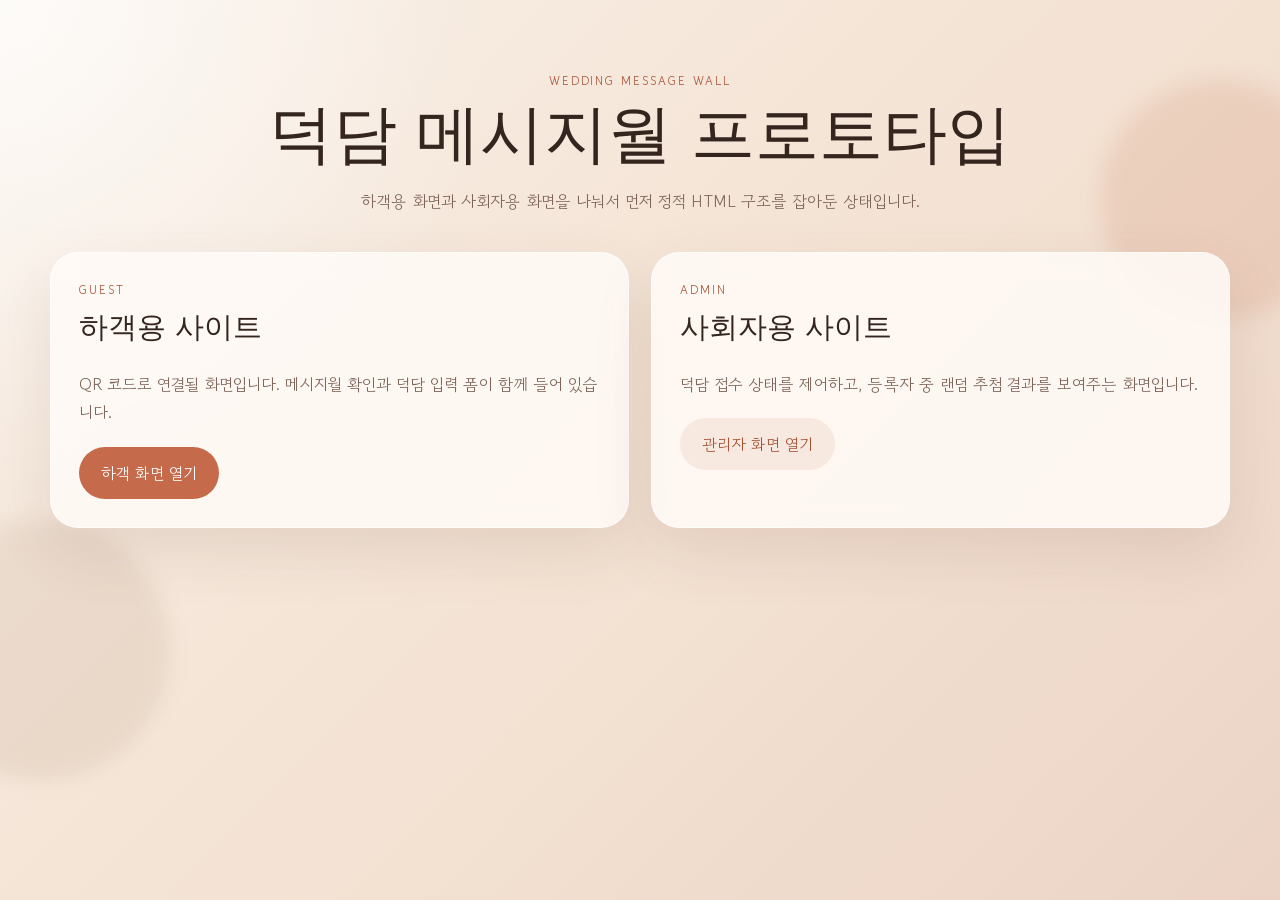
==== index.html @ a4fc7b16 "프로토타입 디자인 제외한 기능 1차 업로드" ====
<!doctype html>
<html lang="ko">
  <head>
    <meta charset="UTF-8" />
    <meta name="viewport" content="width=device-width, initial-scale=1.0" />
    <title>Wedding Message Wall</title>
    <link rel="preconnect" href="https://fonts.googleapis.com" />
    <link rel="preconnect" href="https://fonts.gstatic.com" crossorigin />
    <link
      href="https://fonts.googleapis.com/css2?family=Gowun+Dodum&family=Marcellus&display=swap"
      rel="stylesheet"
    />
    <link rel="stylesheet" href="./styles.css" />
  </head>
  <body>
    <div class="page-shell">
      <header class="hero">
        <p class="hero-eyebrow">Wedding Message Wall</p>
        <h1>덕담 메시지월 프로토타입</h1>
        <p class="hero-copy">
          하객용 화면과 사회자용 화면을 나눠서 먼저 정적 HTML 구조를 잡아둔 상태입니다.
        </p>
      </header>

      <main class="admin-layout">
        <section class="card-panel">
          <div class="section-head">
            <div>
              <p class="section-kicker">Guest</p>
              <h2>하객용 사이트</h2>
            </div>
          </div>
          <p class="hero-copy" style="margin: 0; width: 100%;">
            QR 코드로 연결될 화면입니다. 메시지월 확인과 덕담 입력 폼이 함께 들어 있습니다.
          </p>
          <p style="margin: 20px 0 0;">
            <a class="primary-button" href="./guest.html" style="display: inline-block; text-decoration: none;">
              하객 화면 열기
            </a>
          </p>
        </section>

        <section class="card-panel">
          <div class="section-head">
            <div>
              <p class="section-kicker">Admin</p>
              <h2>사회자용 사이트</h2>
            </div>
          </div>
          <p class="hero-copy" style="margin: 0; width: 100%;">
            덕담 접수 상태를 제어하고, 등록자 중 랜덤 추첨 결과를 보여주는 화면입니다.
          </p>
          <p style="margin: 20px 0 0;">
            <a class="secondary-button" href="./admin.html" style="display: inline-block; text-decoration: none;">
              관리자 화면 열기
            </a>
          </p>
        </section>
      </main>
    </div>
  </body>
</html>
---- styles.css ----
:root {
  --bg: #f8f0e7;
  --bg-accent: #f1dfcf;
  --surface: rgba(255, 251, 247, 0.86);
  --surface-strong: #fffaf4;
  --text: #35251f;
  --muted: #7f655a;
  --line: rgba(90, 61, 47, 0.12);
  --primary: #c56a4a;
  --primary-strong: #a85235;
  --green: #2f7d55;
  --red: #b14d4d;
  --shadow: 0 24px 60px rgba(103, 67, 52, 0.12);
  --radius-lg: 28px;
  --radius-md: 20px;
  --radius-sm: 14px;
}

* {
  box-sizing: border-box;
}

body {
  margin: 0;
  min-height: 100vh;
  color: var(--text);
  font-family: "Gowun Dodum", sans-serif;
  background:
    radial-gradient(circle at top left, rgba(255, 255, 255, 0.75), transparent 32%),
    linear-gradient(135deg, #f8efe6 0%, #f4e3d4 52%, #ebd4c6 100%);
}

body::before,
body::after {
  content: "";
  position: fixed;
  inset: auto;
  z-index: -1;
  border-radius: 999px;
  filter: blur(10px);
}

body::before {
  width: 240px;
  height: 240px;
  top: 80px;
  right: -60px;
  background: rgba(197, 106, 74, 0.14);
}

body::after {
  width: 260px;
  height: 260px;
  left: -90px;
  bottom: 120px;
  background: rgba(142, 104, 72, 0.1);
}

.page-shell {
  width: min(1180px, calc(100% - 32px));
  margin: 0 auto;
  padding: 36px 0 56px;
}

.hero {
  padding: 36px 32px;
  text-align: center;
}

.hero.compact {
  padding-bottom: 24px;
}

.hero-eyebrow,
.section-kicker,
.winner-badge {
  margin: 0 0 10px;
  color: var(--primary-strong);
  letter-spacing: 0.16em;
  text-transform: uppercase;
  font-size: 0.75rem;
}

.hero h1,
.section-head h2,
.winner-card h3 {
  margin: 0;
  font-family: "Marcellus", serif;
  font-weight: 400;
}

.hero h1 {
  font-size: clamp(2.1rem, 5vw, 4.2rem);
  line-height: 1.1;
}

.hero-copy {
  width: min(620px, 100%);
  margin: 18px auto 0;
  color: var(--muted);
  font-size: 1.02rem;
  line-height: 1.75;
}

.guest-layout,
.admin-layout {
  display: grid;
  gap: 22px;
}

.guest-layout {
  grid-template-columns: 1.55fr 1fr;
  align-items: start;
}

.admin-layout {
  grid-template-columns: repeat(2, minmax(0, 1fr));
}

.admin-list-panel {
  grid-column: 1 / -1;
}

.card-panel {
  border: 1px solid rgba(255, 255, 255, 0.62);
  border-radius: var(--radius-lg);
  padding: 28px;
  background: var(--surface);
  box-shadow: var(--shadow);
  backdrop-filter: blur(12px);
}

.winner-banner {
  margin-bottom: 22px;
  background:
    radial-gradient(circle at top right, rgba(255, 231, 191, 0.7), transparent 28%),
    linear-gradient(180deg, rgba(255, 255, 255, 0.94), rgba(253, 245, 232, 0.96));
}

.winner-banner h2 {
  margin: 0 0 10px;
  font-family: "Marcellus", serif;
  font-size: clamp(1.6rem, 4vw, 2.4rem);
}

.winner-banner p:last-child {
  margin: 0;
  line-height: 1.8;
}

.section-head {
  display: flex;
  align-items: start;
  justify-content: space-between;
  gap: 16px;
  margin-bottom: 22px;
}

.section-head h2 {
  font-size: 1.8rem;
}

.status-pill {
  display: inline-flex;
  align-items: center;
  justify-content: center;
  min-width: 84px;
  padding: 10px 16px;
  border-radius: 999px;
  font-size: 0.92rem;
  color: white;
}

.status-pill.is-open {
  background: var(--green);
}

.status-pill.is-closed {
  background: var(--red);
}

.message-wall {
  display: grid;
  grid-template-columns: repeat(2, minmax(0, 1fr));
  gap: 16px;
}

.message-card,
.admin-message-item,
.winner-card,
.stat-box {
  border: 1px solid var(--line);
  border-radius: var(--radius-md);
  background: var(--surface-strong);
}

.message-card {
  min-height: 168px;
  padding: 22px 20px;
  display: flex;
  flex-direction: column;
  justify-content: space-between;
  background:
    linear-gradient(180deg, rgba(255, 255, 255, 0.95), rgba(250, 239, 230, 0.95)),
    var(--surface-strong);
}

.message-card.featured {
  grid-column: span 2;
  min-height: 186px;
  background:
    linear-gradient(135deg, rgba(255, 248, 239, 0.98), rgba(244, 222, 205, 0.95)),
    var(--surface-strong);
}

.message-text {
  margin: 0;
  font-size: 1.06rem;
  line-height: 1.8;
}

.message-author {
  margin: 20px 0 0;
  color: var(--muted);
  text-align: right;
}

.message-form {
  display: grid;
  gap: 16px;
}

.field {
  display: grid;
  gap: 10px;
}

.field span,
.stat-label {
  color: var(--muted);
  font-size: 0.95rem;
}

input,
textarea,
button {
  font: inherit;
}

input,
textarea {
  width: 100%;
  border: 1px solid rgba(112, 77, 63, 0.18);
  border-radius: var(--radius-sm);
  padding: 14px 16px;
  background: rgba(255, 255, 255, 0.82);
  color: var(--text);
}

input:focus,
textarea:focus {
  outline: 2px solid rgba(197, 106, 74, 0.28);
  border-color: var(--primary);
}

textarea {
  resize: vertical;
  min-height: 140px;
}

.form-meta {
  display: flex;
  align-items: center;
  justify-content: space-between;
  gap: 16px;
}

.form-meta p {
  margin: 0;
  color: var(--muted);
  font-size: 0.92rem;
  line-height: 1.6;
}

.primary-button,
.secondary-button {
  border: 0;
  border-radius: 999px;
  padding: 14px 22px;
  cursor: pointer;
  transition:
    transform 160ms ease,
    background-color 160ms ease,
    opacity 160ms ease;
}

.primary-button {
  background: var(--primary);
  color: white;
}

.primary-button:hover,
.secondary-button:hover {
  transform: translateY(-1px);
}

.primary-button:hover {
  background: var(--primary-strong);
}

.secondary-button {
  background: rgba(197, 106, 74, 0.1);
  color: var(--primary-strong);
}

.secondary-button:hover {
  background: rgba(197, 106, 74, 0.16);
}

.admin-control-panel,
.admin-draw-panel {
  display: grid;
  gap: 20px;
}

.admin-toolbar {
  display: flex;
  flex-wrap: wrap;
  gap: 12px;
}

.auth-panel {
  margin-bottom: 22px;
}

.inline-status {
  margin: 0;
  color: var(--muted);
  line-height: 1.6;
}

.admin-stats {
  display: grid;
  grid-template-columns: repeat(2, minmax(0, 1fr));
  gap: 14px;
}

.stat-box {
  padding: 20px;
}

.stat-value {
  display: block;
  margin-top: 8px;
  font-size: 1.45rem;
}

.winner-card {
  padding: 24px;
  min-height: 240px;
  display: grid;
  align-content: start;
  gap: 12px;
  background:
    radial-gradient(circle at top right, rgba(255, 231, 191, 0.7), transparent 28%),
    linear-gradient(180deg, rgba(255, 255, 255, 0.95), rgba(253, 245, 232, 0.95));
}

.winner-card h3 {
  font-size: 2rem;
}

.winner-card p {
  margin: 0;
  line-height: 1.75;
}

.admin-message-list {
  display: grid;
  grid-template-columns: repeat(2, minmax(0, 1fr));
  gap: 14px;
}

.admin-message-item {
  padding: 18px;
}

.admin-message-item strong {
  display: block;
  margin-bottom: 10px;
  font-size: 1rem;
}

.admin-message-item p {
  margin: 0;
  line-height: 1.7;
}

@media (max-width: 960px) {
  .guest-layout,
  .admin-layout,
  .message-wall,
  .admin-message-list {
    grid-template-columns: 1fr;
  }

  .message-card.featured {
    grid-column: auto;
  }
}

@media (max-width: 640px) {
  .page-shell {
    width: min(100% - 20px, 1180px);
    padding: 18px 0 34px;
  }

  .hero,
  .card-panel {
    padding: 20px;
  }

  .form-meta,
  .section-head {
    flex-direction: column;
    align-items: stretch;
  }

  .primary-button,
  .secondary-button {
    width: 100%;
  }
}
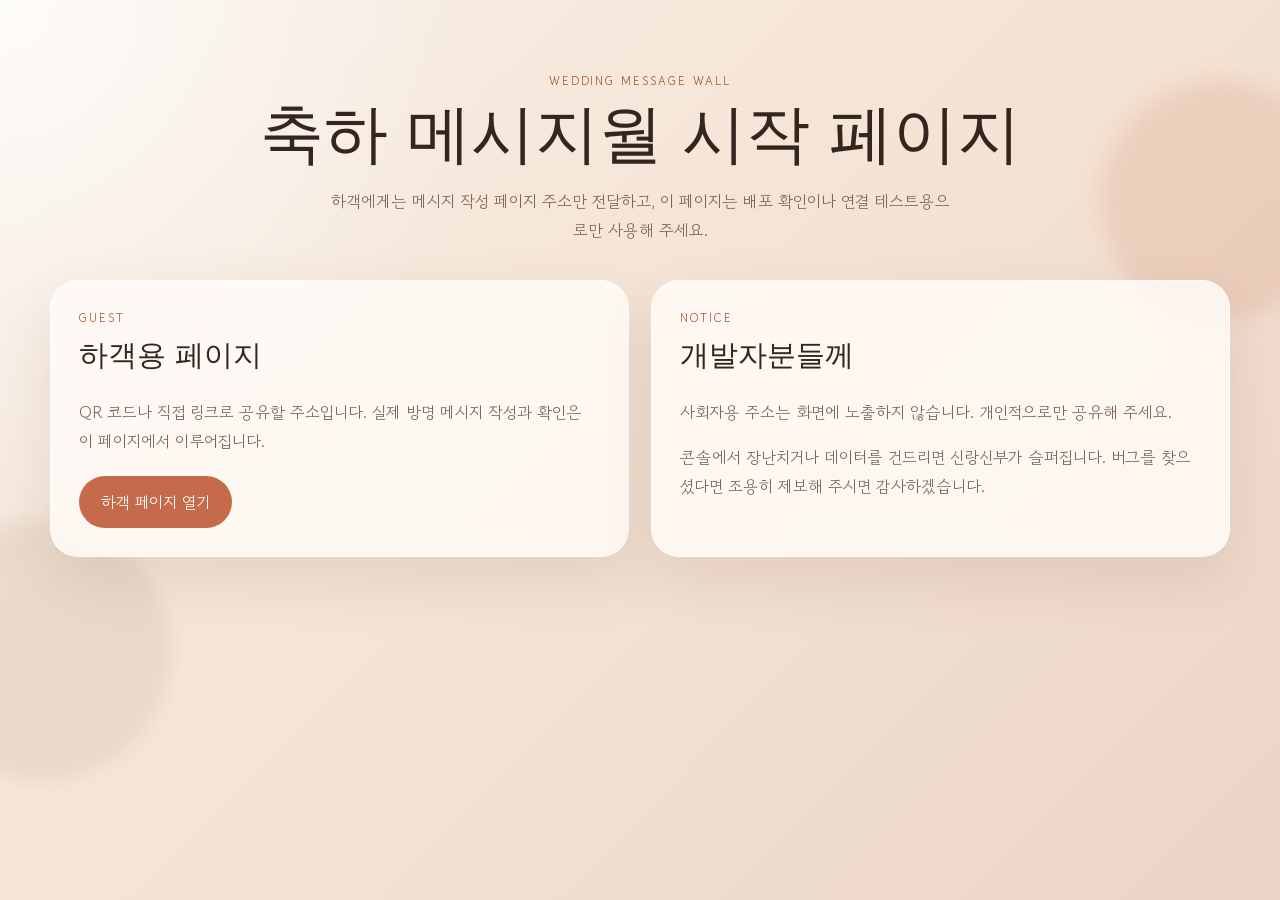
==== commit a9e4fec9: "중복 메시지 방지, 이름 유니크" ====
--- a/index.html
+++ b/index.html
@@ -16,9 +16,10 @@
     <div class="page-shell">
       <header class="hero">
         <p class="hero-eyebrow">Wedding Message Wall</p>
-        <h1>덕담 메시지월 프로토타입</h1>
+        <h1>축하 메시지월 시작 페이지</h1>
         <p class="hero-copy">
-          하객용 화면과 사회자용 화면을 나눠서 먼저 정적 HTML 구조를 잡아둔 상태입니다.
+          하객에게는 메시지 작성 페이지 주소만 전달하고, 이 페이지는 배포 확인이나 연결 테스트용으로만
+          사용해 주세요.
         </p>
       </header>
 
@@ -27,15 +28,16 @@
           <div class="section-head">
             <div>
               <p class="section-kicker">Guest</p>
-              <h2>하객용 사이트</h2>
+              <h2>하객용 페이지</h2>
             </div>
           </div>
           <p class="hero-copy" style="margin: 0; width: 100%;">
-            QR 코드로 연결될 화면입니다. 메시지월 확인과 덕담 입력 폼이 함께 들어 있습니다.
+            QR 코드나 직접 링크로 공유할 주소입니다. 실제 방명 메시지 작성과 확인은 이 페이지에서
+            이루어집니다.
           </p>
           <p style="margin: 20px 0 0;">
             <a class="primary-button" href="./guest.html" style="display: inline-block; text-decoration: none;">
-              하객 화면 열기
+              하객 페이지 열기
             </a>
           </p>
         </section>
@@ -43,20 +45,42 @@
         <section class="card-panel">
           <div class="section-head">
             <div>
-              <p class="section-kicker">Admin</p>
-              <h2>사회자용 사이트</h2>
+              <p class="section-kicker">Notice</p>
+              <h2>개발자분들께</h2>
             </div>
           </div>
           <p class="hero-copy" style="margin: 0; width: 100%;">
-            덕담 접수 상태를 제어하고, 등록자 중 랜덤 추첨 결과를 보여주는 화면입니다.
+            사회자용 주소는 화면에 노출하지 않습니다. 개인적으로만 공유해 주세요.
           </p>
-          <p style="margin: 20px 0 0;">
-            <a class="secondary-button" href="./admin.html" style="display: inline-block; text-decoration: none;">
-              관리자 화면 열기
-            </a>
+          <p class="hero-copy" style="margin: 16px 0 0; width: 100%;">
+            콘솔에서 장난치거나 데이터를 건드리면 신랑신부가 슬퍼집니다. 버그를 찾으셨다면 조용히
+            제보해 주시면 감사하겠습니다.
           </p>
         </section>
       </main>
     </div>
+
+    <script>
+      const consoleBannerStyle = [
+        "background: linear-gradient(135deg, #c56a4a, #8f5a43)",
+        "color: #fffaf4",
+        "padding: 10px 14px",
+        "border-radius: 10px",
+        "font-size: 14px",
+        "font-weight: 700",
+      ].join(";");
+
+      const consoleBodyStyle = [
+        "color: #4b352c",
+        "font-size: 13px",
+        "line-height: 1.7",
+      ].join(";");
+
+      console.log("%c개발자님, 이상한 짓 하지 말아 주세요", consoleBannerStyle);
+      console.log(
+        "%c여기는 축하 메시지 벽입니다.\n신랑신부 행복은 건드리지 말아 주세요.\n버그 제보는 환영하지만 데이터 장난은 마음이 아픕니다.",
+        consoleBodyStyle
+      );
+    </script>
   </body>
 </html>
--- a/styles.css
+++ b/styles.css
@@ -20,6 +20,10 @@
   box-sizing: border-box;
 }
 
+[hidden] {
+  display: none !important;
+}
+
 body {
   margin: 0;
   min-height: 100vh;
@@ -62,6 +66,29 @@
   padding: 36px 0 56px;
 }
 
+.guest-page {
+  background: #000000;
+  color: #fffdf6;
+}
+
+.admin-page {
+  background: #000000;
+  color: #fffdf6;
+}
+
+.guest-page::before {
+  display: none;
+}
+
+.guest-page::after {
+  display: none;
+}
+
+.admin-page::before,
+.admin-page::after {
+  display: none;
+}
+
 .hero {
   padding: 36px 32px;
   text-align: center;
@@ -128,6 +155,438 @@
   background: var(--surface);
   box-shadow: var(--shadow);
   backdrop-filter: blur(12px);
+}
+
+.admin-page .card-panel {
+  border-color: rgba(255, 255, 255, 0.08);
+  background:
+    linear-gradient(180deg, rgba(255, 255, 255, 0.08), rgba(255, 255, 255, 0.04)),
+    rgba(9, 9, 9, 0.82);
+  box-shadow: none;
+  color: #fffdf6;
+}
+
+.guest-stage {
+  display: grid;
+  gap: 28px;
+}
+
+.admin-hero {
+  margin-bottom: 24px;
+}
+
+.admin-hero h1 {
+  margin: 0;
+  color: #ffffff;
+  font-family: "Gowun Dodum", sans-serif;
+  font-size: clamp(2rem, 6vw, 3.2rem);
+  font-weight: 700;
+}
+
+.admin-hero p {
+  margin: 12px 0 0;
+  color: rgba(255, 251, 232, 0.72);
+  line-height: 1.7;
+}
+
+.guest-wall-section {
+  min-height: 100svh;
+  display: grid;
+  align-content: start;
+  gap: 24px;
+  padding: 8px 0 24px;
+}
+
+.guest-wall-copy {
+  width: min(680px, 100%);
+}
+
+.guest-wall-copy h1 {
+  margin: 0;
+  font-family: "Gowun Dodum", sans-serif;
+  font-size: clamp(2.2rem, 8vw, 4.6rem);
+  font-weight: 700;
+  line-height: 1.05;
+}
+
+.guest-wall-copy p {
+  margin: 16px 0 0;
+  max-width: 30rem;
+  color: rgba(255, 251, 232, 0.72);
+  line-height: 1.75;
+}
+
+.guest-winner-banner.winner-banner {
+  margin-bottom: 0;
+  width: fit-content;
+  max-width: 100%;
+  margin-inline: auto;
+  padding: 14px 18px;
+  border: 0 !important;
+  background: rgba(90, 90, 90, 0.5) !important;
+  box-shadow: none !important;
+  color: #fffbea;
+  border-radius: 18px;
+}
+
+.guest-winner-banner .winner-badge,
+.guest-winner-banner p {
+  color: inherit;
+}
+
+.guest-winner-banner #winner-banner-bubble {
+  margin-top: 6px;
+  display: flex;
+  justify-content: center;
+}
+
+.guest-winner-banner .winner-badge {
+  margin-bottom: 8px;
+  width: 100%;
+  text-align: center;
+  font-size: 1.2rem;
+  font-weight: 700;
+  letter-spacing: 0;
+  text-transform: none;
+  color: #ffe100;
+}
+
+.winner-bubble {
+  width: min(100%, 320px);
+  min-width: min(100%, 320px);
+  height: auto;
+  min-height: 58px;
+  padding-right: 10px;
+}
+
+.guest-wall-board {
+  position: relative;
+  overflow: hidden;
+  display: grid;
+  gap: 10px;
+  min-height: 58vh;
+  padding: 18px 0 8px;
+  mask-image: linear-gradient(180deg, transparent 0%, #000 8%, #000 92%, transparent 100%);
+}
+
+.message-lane {
+  overflow: hidden;
+}
+
+.message-track {
+  width: max-content;
+  display: flex;
+  align-items: center;
+  gap: 10px;
+  animation: guest-marquee var(--lane-duration, 52s) linear infinite;
+}
+
+.message-lane.is-reverse .message-track {
+  animation-direction: reverse;
+}
+
+.message-slot {
+  width: 188px;
+  min-width: 188px;
+  height: 58px;
+  border-radius: 999px;
+}
+
+.message-slot.is-message {
+  display: flex;
+  align-items: center;
+  gap: 6px;
+  padding: 6px 3px 6px 7px;
+  background: #ffffff;
+  color: #171717;
+  box-shadow: 0 14px 30px rgba(0, 0, 0, 0.24);
+}
+
+.message-slot.is-message.is-expanded {
+  width: 276px;
+  min-width: 276px;
+  height: 58px;
+}
+
+.message-slot.is-empty {
+  opacity: 0.95;
+  box-shadow: inset 0 0 0 1px rgba(255, 255, 255, 0.05);
+}
+
+.message-slot.is-empty.is-circle {
+  width: 56px;
+  min-width: 56px;
+  border-radius: 999px;
+}
+
+.message-slot.is-empty.is-capsule {
+  width: 168px;
+  min-width: 168px;
+}
+
+.message-avatar {
+  width: 32px;
+  height: 32px;
+  display: inline-flex;
+  align-items: center;
+  justify-content: center;
+  font-size: 0.85rem;
+  font-weight: 700;
+  color: #ffffff;
+  border-radius: 999px;
+}
+
+.message-slot.avatar-blue .message-avatar {
+  background: #1ea7f0;
+}
+
+.message-slot.avatar-yellow .message-avatar {
+  background: #ffe100;
+  color: #161616;
+}
+
+.message-slot.avatar-green .message-avatar {
+  background: #93c83f;
+}
+
+.message-pill-copy {
+  min-width: 0;
+  flex: 1;
+  display: flex;
+  flex-direction: column;
+  justify-content: center;
+  padding-right: 0;
+  margin-right: 0;
+}
+
+.message-pill-author,
+.message-pill-text {
+  margin: 0;
+}
+
+.message-pill-author {
+  font-size: 0.68rem;
+  opacity: 0.62;
+  line-height: 1.1;
+  width: 100%;
+}
+
+.message-pill-text {
+  margin-top: 1px;
+  font-size: 0.8rem;
+  line-height: 1.16;
+  width: 100%;
+  max-width: none;
+  letter-spacing: -0.01em;
+  white-space: normal;
+  overflow: hidden;
+  display: -webkit-box;
+  -webkit-line-clamp: 2;
+  -webkit-box-orient: vertical;
+}
+
+.message-slot.is-message.is-expanded .message-pill-text {
+  width: 100%;
+  max-width: none;
+}
+
+.theme-blue {
+  background: #1ea7f0;
+}
+
+.theme-yellow {
+  background: #ffe100;
+}
+
+.theme-green {
+  background: #abd34d;
+}
+
+.guest-scroll-cta {
+  justify-self: center;
+  display: inline-flex;
+  align-items: center;
+  justify-content: center;
+  padding: 14px 20px;
+  border: 1px solid rgba(255, 255, 255, 0.18);
+  border-radius: 999px;
+  color: #fff8d6;
+  text-decoration: none;
+  background: rgba(255, 255, 255, 0.06);
+  backdrop-filter: blur(10px);
+}
+
+.message-spotlight {
+  position: fixed;
+  inset: 0;
+  z-index: 30;
+  display: grid;
+  place-items: center;
+  padding: 24px;
+  pointer-events: none;
+  background: rgba(0, 0, 0, 0.08);
+  opacity: 0;
+  transition: opacity 240ms ease;
+}
+
+.message-spotlight.is-visible {
+  opacity: 1;
+}
+
+.message-spotlight-card {
+  width: min(92vw, 420px);
+  padding: 24px 22px;
+  border-radius: 28px;
+  background:
+    radial-gradient(circle at top right, rgba(255, 224, 72, 0.36), transparent 24%),
+    rgba(255, 255, 255, 0.98);
+  color: #111111;
+  box-shadow: 0 28px 60px rgba(0, 0, 0, 0.28);
+  text-align: center;
+  transform: translateY(12px) scale(0.96);
+  transition:
+    transform 280ms ease,
+    opacity 280ms ease;
+}
+
+.message-spotlight.is-visible .message-spotlight-card {
+  transform: translateY(0) scale(1);
+}
+
+.message-spotlight-card h2 {
+  margin: 0;
+  font-family: "Marcellus", serif;
+  font-size: clamp(2rem, 7vw, 2.8rem);
+}
+
+.message-spotlight-card p:last-child {
+  margin: 10px 0 0;
+  line-height: 1.7;
+}
+
+.guest-form-section {
+  width: min(720px, 100%);
+  margin: 0 auto;
+  border-color: rgba(255, 255, 255, 0.08);
+  background: transparent;
+  box-shadow: none;
+  backdrop-filter: none;
+  color: #fffdf6;
+}
+
+.guest-form-head {
+  margin-bottom: 16px;
+}
+
+.guest-form-head h2 {
+  color: #ffffff;
+  font-family: "Gowun Dodum", sans-serif;
+  font-size: clamp(1.4rem, 4vw, 2rem);
+  font-weight: 700;
+}
+
+.guest-form-card {
+  padding: 20px 18px;
+  border-radius: 0;
+  background: #ffffff;
+}
+
+.guest-form-section .field + .field {
+  margin-top: 18px;
+}
+
+.guest-form-section .field span {
+  color: #1c1c1c;
+  font-weight: 700;
+  font-size: 0.92rem;
+}
+
+.guest-form-section input,
+.guest-form-section textarea {
+  border: 0;
+  border-radius: 0;
+  padding: 10px 0 0;
+  background: transparent;
+  color: #1d1d1d;
+  box-shadow: none;
+}
+
+.guest-form-section input::placeholder,
+.guest-form-section textarea::placeholder {
+  color: #8d8d8d;
+}
+
+.guest-form-section input:focus,
+.guest-form-section textarea:focus {
+  outline: none;
+  border-color: transparent;
+}
+
+.guest-form-section textarea {
+  min-height: 130px;
+}
+
+.guest-form-meta-block {
+  margin-top: 0;
+}
+
+.guest-form-meta-block p {
+  margin: 0;
+  color: transparent;
+  font-size: 0.92rem;
+  line-height: 0;
+  min-height: 0;
+}
+
+.guest-submit-button {
+  width: 100%;
+  margin-top: 16px;
+  padding: 14px 18px;
+  border: 0;
+  border-radius: 5px;
+  background: #ffe100 !important;
+  color: #111111 !important;
+  font-weight: 700;
+  box-shadow: none;
+}
+
+.guest-submit-button:hover {
+  background: #f2d500 !important;
+  transform: none;
+}
+
+.guest-submit-button:disabled {
+  background: #5f5f5f !important;
+  color: #ffffff !important;
+  cursor: not-allowed;
+  opacity: 1;
+}
+
+.admin-action-button {
+  border-radius: 6px;
+  background: #ffe100;
+  color: #111111;
+  font-weight: 700;
+}
+
+.admin-action-button:hover {
+  background: #f2d500;
+}
+
+.admin-action-button:disabled {
+  background: #8f8f8f;
+  color: #2c2c2c;
+  cursor: not-allowed;
+}
+
+.admin-ghost-button {
+  border-radius: 6px;
+  background: rgba(255, 255, 255, 0.08);
+  color: #ffffff;
+}
+
+.admin-ghost-button:hover {
+  background: rgba(255, 255, 255, 0.14);
 }
 
 .winner-banner {
@@ -333,9 +792,61 @@
   margin-bottom: 22px;
 }
 
+.admin-auth-head {
+  margin-bottom: 16px;
+}
+
+.admin-auth-head h2 {
+  color: #ffffff;
+  font-family: "Gowun Dodum", sans-serif;
+  font-size: clamp(1.4rem, 4vw, 2rem);
+  font-weight: 700;
+}
+
+.admin-auth-card {
+  padding: 20px 18px;
+  border-radius: 0;
+  background: #ffffff;
+}
+
+.admin-auth-card .field span {
+  color: #1c1c1c;
+  font-weight: 700;
+  font-size: 0.92rem;
+}
+
+.admin-auth-card input {
+  border: 0;
+  border-radius: 0;
+  padding: 10px 0 0;
+  background: transparent;
+  color: #1d1d1d;
+  box-shadow: none;
+}
+
+.admin-auth-card input:focus {
+  outline: none;
+}
+
+.admin-auth-meta {
+  margin-top: 0;
+}
+
+.admin-auth-meta p {
+  margin: 0;
+  color: transparent;
+  font-size: 0.92rem;
+  line-height: 0;
+  min-height: 0;
+}
+
+.admin-submit-button {
+  margin-top: 16px;
+}
+
 .inline-status {
   margin: 0;
-  color: var(--muted);
+  color: rgba(255, 251, 232, 0.72);
   line-height: 1.6;
 }
 
@@ -347,6 +858,8 @@
 
 .stat-box {
   padding: 20px;
+  background: rgba(255, 255, 255, 0.08);
+  border-color: rgba(255, 255, 255, 0.08);
 }
 
 .stat-value {
@@ -361,6 +874,7 @@
   display: grid;
   align-content: start;
   gap: 12px;
+  color: #171717;
   background:
     radial-gradient(circle at top right, rgba(255, 231, 191, 0.7), transparent 28%),
     linear-gradient(180deg, rgba(255, 255, 255, 0.95), rgba(253, 245, 232, 0.95));
@@ -368,10 +882,12 @@
 
 .winner-card h3 {
   font-size: 2rem;
+  color: #171717;
 }
 
 .winner-card p {
   margin: 0;
+  color: #3a342f;
   line-height: 1.75;
 }
 
@@ -383,6 +899,9 @@
 
 .admin-message-item {
   padding: 18px;
+  background: #ffffff;
+  color: #171717;
+  border-color: rgba(0, 0, 0, 0.04);
 }
 
 .admin-message-item strong {
@@ -430,4 +949,53 @@
   .secondary-button {
     width: 100%;
   }
-}
+
+  .guest-wall-copy p {
+    max-width: none;
+  }
+
+  .guest-wall-board {
+    min-height: 60svh;
+  }
+
+  .message-slot {
+    width: 168px;
+    min-width: 168px;
+    height: 54px;
+  }
+
+  .message-slot.is-message.is-expanded {
+    width: 236px;
+    min-width: 236px;
+    height: 54px;
+  }
+
+  .message-slot.is-empty.is-circle {
+    width: 52px;
+    min-width: 52px;
+  }
+
+  .message-slot.is-empty.is-capsule {
+    width: 168px;
+    min-width: 168px;
+  }
+
+  .message-avatar {
+    width: 28px;
+    height: 28px;
+  }
+
+  .guest-form-card {
+    padding: 18px 16px;
+  }
+}
+
+@keyframes guest-marquee {
+  from {
+    transform: translateX(0);
+  }
+
+  to {
+    transform: translateX(calc(-50% - 5px));
+  }
+}
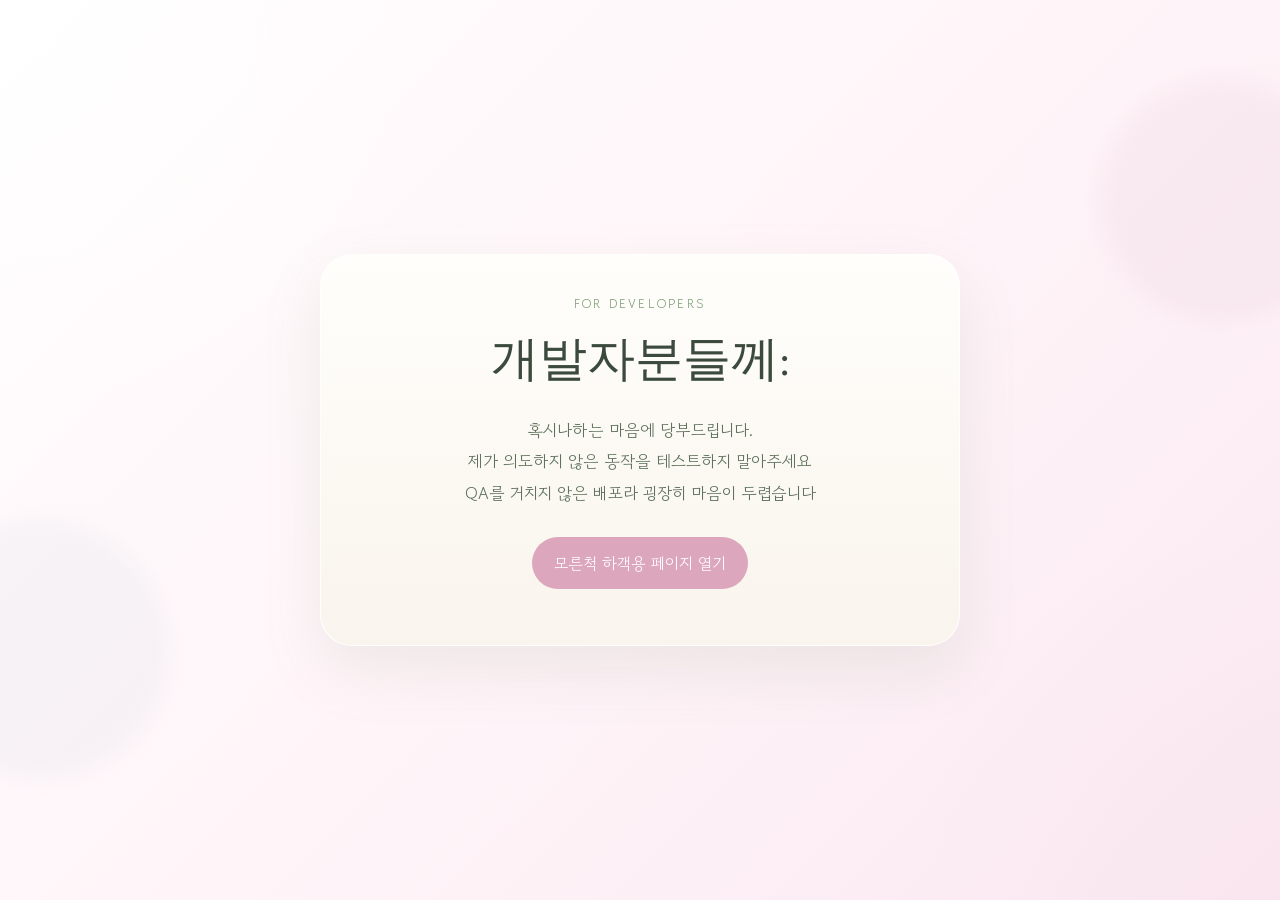
==== commit f101715c: "디자인 수정 작업" ====
--- a/index.html
+++ b/index.html
@@ -11,59 +11,79 @@
       rel="stylesheet"
     />
     <link rel="stylesheet" href="./styles.css" />
+    <style>
+      .developer-gate {
+        min-height: 100vh;
+        display: grid;
+        place-items: center;
+        padding: 24px;
+      }
+
+      .developer-gate-card {
+        width: min(640px, 100%);
+        padding: 40px 32px;
+        border: 1px solid rgba(255, 255, 255, 0.9);
+        border-radius: 32px;
+        background: linear-gradient(180deg, rgba(255, 254, 251, 0.96), rgba(249, 244, 236, 0.96));
+        box-shadow: 0 24px 60px rgba(133, 146, 118, 0.14);
+        text-align: center;
+      }
+
+      .developer-gate-eyebrow {
+        margin: 0 0 14px;
+        color: #7e9e77;
+        letter-spacing: 0.18em;
+        text-transform: uppercase;
+        font-size: 0.78rem;
+      }
+
+      .developer-gate-card h1 {
+        margin: 0;
+        color: #3b4a3d;
+        font-family: "Marcellus", serif;
+        font-size: clamp(2rem, 5vw, 3rem);
+        font-weight: 400;
+      }
+
+      .developer-gate-copy {
+        margin: 24px 0 0;
+        color: #5f725d;
+        font-size: 1.04rem;
+        line-height: 1.9;
+      }
+
+      .developer-gate-action {
+        margin-top: 28px;
+      }
+
+      .developer-gate-action .primary-button {
+        display: inline-block;
+        text-decoration: none;
+      }
+    </style>
   </head>
   <body>
-    <div class="page-shell">
-      <header class="hero">
-        <p class="hero-eyebrow">Wedding Message Wall</p>
-        <h1>축하 메시지월 시작 페이지</h1>
-        <p class="hero-copy">
-          하객에게는 메시지 작성 페이지 주소만 전달하고, 이 페이지는 배포 확인이나 연결 테스트용으로만
-          사용해 주세요.
+    <main class="developer-gate">
+      <section class="developer-gate-card">
+        <p class="developer-gate-eyebrow">For Developers</p>
+        <h1>개발자분들께:</h1>
+        <p class="developer-gate-copy">
+          혹시나하는 마음에 당부드립니다.
+          <br />
+          제가 의도하지 않은 동작을 테스트하지 말아주세요
+          <br />
+          QA를 거치지 않은 배포라 굉장히 마음이 두렵습니다
         </p>
-      </header>
-
-      <main class="admin-layout">
-        <section class="card-panel">
-          <div class="section-head">
-            <div>
-              <p class="section-kicker">Guest</p>
-              <h2>하객용 페이지</h2>
-            </div>
-          </div>
-          <p class="hero-copy" style="margin: 0; width: 100%;">
-            QR 코드나 직접 링크로 공유할 주소입니다. 실제 방명 메시지 작성과 확인은 이 페이지에서
-            이루어집니다.
-          </p>
-          <p style="margin: 20px 0 0;">
-            <a class="primary-button" href="./guest.html" style="display: inline-block; text-decoration: none;">
-              하객 페이지 열기
-            </a>
-          </p>
-        </section>
-
-        <section class="card-panel">
-          <div class="section-head">
-            <div>
-              <p class="section-kicker">Notice</p>
-              <h2>개발자분들께</h2>
-            </div>
-          </div>
-          <p class="hero-copy" style="margin: 0; width: 100%;">
-            사회자용 주소는 화면에 노출하지 않습니다. 개인적으로만 공유해 주세요.
-          </p>
-          <p class="hero-copy" style="margin: 16px 0 0; width: 100%;">
-            콘솔에서 장난치거나 데이터를 건드리면 신랑신부가 슬퍼집니다. 버그를 찾으셨다면 조용히
-            제보해 주시면 감사하겠습니다.
-          </p>
-        </section>
-      </main>
-    </div>
+        <p class="developer-gate-action">
+          <a class="primary-button" href="./guest.html">모른척 하객용 페이지 열기</a>
+        </p>
+      </section>
+    </main>
 
     <script>
       const consoleBannerStyle = [
-        "background: linear-gradient(135deg, #c56a4a, #8f5a43)",
-        "color: #fffaf4",
+        "background: linear-gradient(135deg, #7e9e77, #9bb794)",
+        "color: #fffef9",
         "padding: 10px 14px",
         "border-radius: 10px",
         "font-size: 14px",
@@ -71,14 +91,14 @@
       ].join(";");
 
       const consoleBodyStyle = [
-        "color: #4b352c",
+        "color: #4f634d",
         "font-size: 13px",
         "line-height: 1.7",
       ].join(";");
 
       console.log("%c개발자님, 이상한 짓 하지 말아 주세요", consoleBannerStyle);
       console.log(
-        "%c여기는 축하 메시지 벽입니다.\n신랑신부 행복은 건드리지 말아 주세요.\n버그 제보는 환영하지만 데이터 장난은 마음이 아픕니다.",
+        "%c여기는 개발자 전용 입구입니다.\n하객 메시지와 운영 데이터는 살살 다뤄 주세요.\n버그 제보는 감사하지만 예기치 않은 테스트는 제 심장에 무리입니다.",
         consoleBodyStyle
       );
     </script>
--- a/styles.css
+++ b/styles.css
@@ -1,16 +1,16 @@
 :root {
-  --bg: #f8f0e7;
-  --bg-accent: #f1dfcf;
-  --surface: rgba(255, 251, 247, 0.86);
-  --surface-strong: #fffaf4;
-  --text: #35251f;
-  --muted: #7f655a;
-  --line: rgba(90, 61, 47, 0.12);
-  --primary: #c56a4a;
-  --primary-strong: #a85235;
-  --green: #2f7d55;
-  --red: #b14d4d;
-  --shadow: 0 24px 60px rgba(103, 67, 52, 0.12);
+  --bg: #fff7fa;
+  --bg-accent: #f8e7ef;
+  --surface: rgba(255, 252, 254, 0.95);
+  --surface-strong: #fffdfd;
+  --text: #44506b;
+  --muted: #7f8596;
+  --line: rgba(139, 147, 170, 0.16);
+  --primary: #dca6bc;
+  --primary-strong: #5d6f98;
+  --green: #5d6f98;
+  --red: #dba0b4;
+  --shadow: 0 24px 60px rgba(161, 143, 164, 0.14);
   --radius-lg: 28px;
   --radius-md: 20px;
   --radius-sm: 14px;
@@ -30,8 +30,9 @@
   color: var(--text);
   font-family: "Gowun Dodum", sans-serif;
   background:
-    radial-gradient(circle at top left, rgba(255, 255, 255, 0.75), transparent 32%),
-    linear-gradient(135deg, #f8efe6 0%, #f4e3d4 52%, #ebd4c6 100%);
+    radial-gradient(circle at top left, rgba(255, 255, 255, 0.98), transparent 28%),
+    radial-gradient(circle at bottom right, rgba(249, 223, 234, 0.3), transparent 24%),
+    linear-gradient(135deg, #fffdfd 0%, #fff5f9 50%, #f9e8f0 100%);
 }
 
 body::before,
@@ -49,7 +50,7 @@
   height: 240px;
   top: 80px;
   right: -60px;
-  background: rgba(197, 106, 74, 0.14);
+  background: rgba(231, 197, 212, 0.2);
 }
 
 body::after {
@@ -57,7 +58,7 @@
   height: 260px;
   left: -90px;
   bottom: 120px;
-  background: rgba(142, 104, 72, 0.1);
+  background: rgba(214, 219, 231, 0.2);
 }
 
 .page-shell {
@@ -67,13 +68,17 @@
 }
 
 .guest-page {
-  background: #000000;
-  color: #fffdf6;
+  background:
+    radial-gradient(circle 360px at 50% 22%, rgba(236, 190, 211, 0.34), transparent 72%),
+    linear-gradient(180deg, #fffdfd 0%, #fff4f8 52%, #f8e5ee 100%);
+  color: var(--text);
 }
 
 .admin-page {
-  background: #000000;
-  color: #fffdf6;
+  background:
+    radial-gradient(circle at top right, rgba(214, 226, 216, 0.1), transparent 22%),
+    linear-gradient(180deg, #53617d 0%, #39435a 100%);
+  color: #f9f9fb;
 }
 
 .guest-page::before {
@@ -149,7 +154,7 @@
 }
 
 .card-panel {
-  border: 1px solid rgba(255, 255, 255, 0.62);
+  border: 1px solid rgba(255, 255, 255, 0.86);
   border-radius: var(--radius-lg);
   padding: 28px;
   background: var(--surface);
@@ -158,12 +163,12 @@
 }
 
 .admin-page .card-panel {
-  border-color: rgba(255, 255, 255, 0.08);
+  border-color: rgba(245, 243, 248, 0.1);
   background:
-    linear-gradient(180deg, rgba(255, 255, 255, 0.08), rgba(255, 255, 255, 0.04)),
-    rgba(9, 9, 9, 0.82);
+    linear-gradient(180deg, rgba(246, 248, 252, 0.09), rgba(246, 248, 252, 0.03)),
+    rgba(57, 67, 90, 0.84);
   box-shadow: none;
-  color: #fffdf6;
+  color: #f9f9fb;
 }
 
 .guest-stage {
@@ -177,7 +182,7 @@
 
 .admin-hero h1 {
   margin: 0;
-  color: #ffffff;
+  color: #f9f9fb;
   font-family: "Gowun Dodum", sans-serif;
   font-size: clamp(2rem, 6vw, 3.2rem);
   font-weight: 700;
@@ -185,7 +190,7 @@
 
 .admin-hero p {
   margin: 12px 0 0;
-  color: rgba(255, 251, 232, 0.72);
+  color: rgba(241, 244, 250, 0.76);
   line-height: 1.7;
 }
 
@@ -198,7 +203,7 @@
 }
 
 .guest-wall-copy {
-  width: min(680px, 100%);
+  width: min(760px, 100%);
 }
 
 .guest-wall-copy h1 {
@@ -211,8 +216,9 @@
 
 .guest-wall-copy p {
   margin: 16px 0 0;
-  max-width: 30rem;
-  color: rgba(255, 251, 232, 0.72);
+  max-width: 40rem;
+  color: #6e7592;
+  font-weight: 500;
   line-height: 1.75;
 }
 
@@ -223,9 +229,10 @@
   margin-inline: auto;
   padding: 14px 18px;
   border: 0 !important;
-  background: rgba(90, 90, 90, 0.5) !important;
-  box-shadow: none !important;
-  color: #fffbea;
+  background:
+    linear-gradient(180deg, rgba(255, 255, 255, 0.97), rgba(248, 239, 244, 0.97)) !important;
+  box-shadow: var(--shadow) !important;
+  color: var(--text);
   border-radius: 18px;
 }
 
@@ -248,7 +255,7 @@
   font-weight: 700;
   letter-spacing: 0;
   text-transform: none;
-  color: #ffe100;
+  color: var(--primary-strong);
 }
 
 .winner-bubble {
@@ -265,12 +272,13 @@
   display: grid;
   gap: 10px;
   min-height: 58vh;
-  padding: 18px 0 8px;
+  padding: 20px 0 12px;
   mask-image: linear-gradient(180deg, transparent 0%, #000 8%, #000 92%, transparent 100%);
 }
 
 .message-lane {
-  overflow: hidden;
+  overflow: visible;
+  padding: 6px 0;
 }
 
 .message-track {
@@ -288,7 +296,7 @@
 .message-slot {
   width: 188px;
   min-width: 188px;
-  height: 58px;
+  height: 68px;
   border-radius: 999px;
 }
 
@@ -296,26 +304,29 @@
   display: flex;
   align-items: center;
   gap: 6px;
-  padding: 6px 3px 6px 7px;
-  background: #ffffff;
-  color: #171717;
-  box-shadow: 0 14px 30px rgba(0, 0, 0, 0.24);
+  padding: 7px 4px 7px 8px;
+  background: linear-gradient(180deg, #fffefe 0%, #fcf4f8 100%);
+  color: #4a5674;
+  border: 1px solid rgba(162, 170, 192, 0.14);
+  box-shadow:
+    0 5px 10px rgba(96, 105, 138, 0.08),
+    0 1px 2px rgba(96, 105, 138, 0.05);
 }
 
 .message-slot.is-message.is-expanded {
   width: 276px;
   min-width: 276px;
-  height: 58px;
+  height: 68px;
 }
 
 .message-slot.is-empty {
   opacity: 0.95;
-  box-shadow: inset 0 0 0 1px rgba(255, 255, 255, 0.05);
+  box-shadow: inset 0 0 0 1px rgba(255, 255, 255, 0.2);
 }
 
 .message-slot.is-empty.is-circle {
-  width: 56px;
-  min-width: 56px;
+  width: 72px;
+  min-width: 72px;
   border-radius: 999px;
 }
 
@@ -325,28 +336,28 @@
 }
 
 .message-avatar {
-  width: 32px;
-  height: 32px;
+  width: 34px;
+  height: 34px;
   display: inline-flex;
   align-items: center;
   justify-content: center;
-  font-size: 0.85rem;
+  font-size: 0.95rem;
   font-weight: 700;
-  color: #ffffff;
+  color: #fbfaf4;
   border-radius: 999px;
 }
 
 .message-slot.avatar-blue .message-avatar {
-  background: #1ea7f0;
+  background: #96b7d5;
 }
 
 .message-slot.avatar-yellow .message-avatar {
-  background: #ffe100;
-  color: #161616;
+  background: #e3e5ea;
+  color: #53617d;
 }
 
 .message-slot.avatar-green .message-avatar {
-  background: #93c83f;
+  background: #d9b1c2;
 }
 
 .message-pill-copy {
@@ -365,16 +376,16 @@
 }
 
 .message-pill-author {
-  font-size: 0.68rem;
+  font-size: 0.8rem;
   opacity: 0.62;
-  line-height: 1.1;
+  line-height: 1.15;
   width: 100%;
 }
 
 .message-pill-text {
   margin-top: 1px;
-  font-size: 0.8rem;
-  line-height: 1.16;
+  font-size: 0.92rem;
+  line-height: 1.2;
   width: 100%;
   max-width: none;
   letter-spacing: -0.01em;
@@ -391,15 +402,15 @@
 }
 
 .theme-blue {
-  background: #1ea7f0;
+  background: #d9b1c2;
 }
 
 .theme-yellow {
-  background: #ffe100;
+  background: #dfe2e8;
 }
 
 .theme-green {
-  background: #abd34d;
+  background: #b1bdd9;
 }
 
 .guest-scroll-cta {
@@ -408,11 +419,13 @@
   align-items: center;
   justify-content: center;
   padding: 14px 20px;
-  border: 1px solid rgba(255, 255, 255, 0.18);
+  border: 1px solid rgba(103, 115, 153, 0.16);
   border-radius: 999px;
-  color: #fff8d6;
+  color: #5b6788;
+  font-weight: 700;
   text-decoration: none;
-  background: rgba(255, 255, 255, 0.06);
+  background: rgba(255, 252, 254, 0.92);
+  box-shadow: 0 12px 30px rgba(161, 143, 164, 0.12);
   backdrop-filter: blur(10px);
 }
 
@@ -438,10 +451,10 @@
   padding: 24px 22px;
   border-radius: 28px;
   background:
-    radial-gradient(circle at top right, rgba(255, 224, 72, 0.36), transparent 24%),
-    rgba(255, 255, 255, 0.98);
-  color: #111111;
-  box-shadow: 0 28px 60px rgba(0, 0, 0, 0.28);
+    radial-gradient(circle at top right, rgba(232, 206, 218, 0.5), transparent 24%),
+    linear-gradient(180deg, rgba(255, 254, 255, 0.99), rgba(249, 240, 245, 0.99));
+  color: #4a5674;
+  box-shadow: 0 28px 60px rgba(107, 101, 131, 0.22);
   text-align: center;
   transform: translateY(12px) scale(0.96);
   transition:
@@ -471,7 +484,7 @@
   background: transparent;
   box-shadow: none;
   backdrop-filter: none;
-  color: #fffdf6;
+  color: var(--text);
 }
 
 .guest-form-head {
@@ -479,7 +492,7 @@
 }
 
 .guest-form-head h2 {
-  color: #ffffff;
+  color: var(--text);
   font-family: "Gowun Dodum", sans-serif;
   font-size: clamp(1.4rem, 4vw, 2rem);
   font-weight: 700;
@@ -488,7 +501,7 @@
 .guest-form-card {
   padding: 20px 18px;
   border-radius: 0;
-  background: #ffffff;
+  background: linear-gradient(180deg, #fffefe 0%, #fbf3f7 100%);
 }
 
 .guest-form-section .field + .field {
@@ -496,7 +509,7 @@
 }
 
 .guest-form-section .field span {
-  color: #1c1c1c;
+  color: #5b6788;
   font-weight: 700;
   font-size: 0.92rem;
 }
@@ -507,13 +520,13 @@
   border-radius: 0;
   padding: 10px 0 0;
   background: transparent;
-  color: #1d1d1d;
+  color: #44506b;
   box-shadow: none;
 }
 
 .guest-form-section input::placeholder,
 .guest-form-section textarea::placeholder {
-  color: #8d8d8d;
+  color: #a8acba;
 }
 
 .guest-form-section input:focus,
@@ -544,56 +557,56 @@
   padding: 14px 18px;
   border: 0;
   border-radius: 5px;
-  background: #ffe100 !important;
-  color: #111111 !important;
+  background: #dfb0c1 !important;
+  color: #fffdfd !important;
   font-weight: 700;
   box-shadow: none;
 }
 
 .guest-submit-button:hover {
-  background: #f2d500 !important;
+  background: #cf9aaf !important;
   transform: none;
 }
 
 .guest-submit-button:disabled {
-  background: #5f5f5f !important;
-  color: #ffffff !important;
+  background: #9da0ad !important;
+  color: #f7f5f8 !important;
   cursor: not-allowed;
   opacity: 1;
 }
 
 .admin-action-button {
   border-radius: 6px;
-  background: #ffe100;
-  color: #111111;
+  background: #dfe2e8;
+  color: #53617d;
   font-weight: 700;
 }
 
 .admin-action-button:hover {
-  background: #f2d500;
+  background: #cfd5df;
 }
 
 .admin-action-button:disabled {
-  background: #8f8f8f;
-  color: #2c2c2c;
+  background: #80889b;
+  color: #eef1f7;
   cursor: not-allowed;
 }
 
 .admin-ghost-button {
   border-radius: 6px;
-  background: rgba(255, 255, 255, 0.08);
-  color: #ffffff;
+  background: rgba(244, 246, 251, 0.08);
+  color: #f9f9fb;
 }
 
 .admin-ghost-button:hover {
-  background: rgba(255, 255, 255, 0.14);
+  background: rgba(244, 246, 251, 0.14);
 }
 
 .winner-banner {
   margin-bottom: 22px;
   background:
-    radial-gradient(circle at top right, rgba(255, 231, 191, 0.7), transparent 28%),
-    linear-gradient(180deg, rgba(255, 255, 255, 0.94), rgba(253, 245, 232, 0.96));
+    radial-gradient(circle at top right, rgba(232, 206, 218, 0.76), transparent 28%),
+    linear-gradient(180deg, rgba(255, 254, 255, 0.97), rgba(248, 240, 245, 0.97));
 }
 
 .winner-banner h2 {
@@ -627,7 +640,7 @@
   padding: 10px 16px;
   border-radius: 999px;
   font-size: 0.92rem;
-  color: white;
+  color: #fffdfd;
 }
 
 .status-pill.is-open {
@@ -660,7 +673,7 @@
   flex-direction: column;
   justify-content: space-between;
   background:
-    linear-gradient(180deg, rgba(255, 255, 255, 0.95), rgba(250, 239, 230, 0.95)),
+    linear-gradient(180deg, rgba(255, 255, 255, 0.96), rgba(248, 240, 245, 0.95)),
     var(--surface-strong);
 }
 
@@ -668,7 +681,7 @@
   grid-column: span 2;
   min-height: 186px;
   background:
-    linear-gradient(135deg, rgba(255, 248, 239, 0.98), rgba(244, 222, 205, 0.95)),
+    linear-gradient(135deg, rgba(255, 254, 255, 0.99), rgba(233, 238, 246, 0.96)),
     var(--surface-strong);
 }
 
@@ -709,7 +722,7 @@
 input,
 textarea {
   width: 100%;
-  border: 1px solid rgba(112, 77, 63, 0.18);
+  border: 1px solid rgba(139, 147, 170, 0.18);
   border-radius: var(--radius-sm);
   padding: 14px 16px;
   background: rgba(255, 255, 255, 0.82);
@@ -718,7 +731,7 @@
 
 input:focus,
 textarea:focus {
-  outline: 2px solid rgba(197, 106, 74, 0.28);
+  outline: 2px solid rgba(143, 182, 140, 0.24);
   border-color: var(--primary);
 }
 
@@ -755,7 +768,7 @@
 
 .primary-button {
   background: var(--primary);
-  color: white;
+  color: #fffdfd;
 }
 
 .primary-button:hover,
@@ -768,12 +781,12 @@
 }
 
 .secondary-button {
-  background: rgba(197, 106, 74, 0.1);
+  background: rgba(223, 226, 232, 0.82);
   color: var(--primary-strong);
 }
 
 .secondary-button:hover {
-  background: rgba(197, 106, 74, 0.16);
+  background: rgba(209, 214, 223, 0.92);
 }
 
 .admin-control-panel,
@@ -797,7 +810,7 @@
 }
 
 .admin-auth-head h2 {
-  color: #ffffff;
+  color: #f9f9fb;
   font-family: "Gowun Dodum", sans-serif;
   font-size: clamp(1.4rem, 4vw, 2rem);
   font-weight: 700;
@@ -806,11 +819,11 @@
 .admin-auth-card {
   padding: 20px 18px;
   border-radius: 0;
-  background: #ffffff;
+  background: linear-gradient(180deg, #fffefe 0%, #fbf3f7 100%);
 }
 
 .admin-auth-card .field span {
-  color: #1c1c1c;
+  color: #5b6788;
   font-weight: 700;
   font-size: 0.92rem;
 }
@@ -820,7 +833,7 @@
   border-radius: 0;
   padding: 10px 0 0;
   background: transparent;
-  color: #1d1d1d;
+  color: #44506b;
   box-shadow: none;
 }
 
@@ -846,7 +859,7 @@
 
 .inline-status {
   margin: 0;
-  color: rgba(255, 251, 232, 0.72);
+  color: rgba(240, 243, 250, 0.76);
   line-height: 1.6;
 }
 
@@ -858,8 +871,8 @@
 
 .stat-box {
   padding: 20px;
-  background: rgba(255, 255, 255, 0.08);
-  border-color: rgba(255, 255, 255, 0.08);
+  background: rgba(244, 246, 251, 0.08);
+  border-color: rgba(241, 244, 249, 0.08);
 }
 
 .stat-value {
@@ -874,20 +887,20 @@
   display: grid;
   align-content: start;
   gap: 12px;
-  color: #171717;
+  color: #4a5674;
   background:
-    radial-gradient(circle at top right, rgba(255, 231, 191, 0.7), transparent 28%),
-    linear-gradient(180deg, rgba(255, 255, 255, 0.95), rgba(253, 245, 232, 0.95));
+    radial-gradient(circle at top right, rgba(232, 206, 218, 0.74), transparent 28%),
+    linear-gradient(180deg, rgba(255, 254, 255, 0.97), rgba(248, 240, 245, 0.96));
 }
 
 .winner-card h3 {
   font-size: 2rem;
-  color: #171717;
+  color: #4a5674;
 }
 
 .winner-card p {
   margin: 0;
-  color: #3a342f;
+  color: #7f8596;
   line-height: 1.75;
 }
 
@@ -899,9 +912,9 @@
 
 .admin-message-item {
   padding: 18px;
-  background: #ffffff;
-  color: #171717;
-  border-color: rgba(0, 0, 0, 0.04);
+  background: linear-gradient(180deg, #fffefe 0%, #fbf3f7 100%);
+  color: #4a5674;
+  border-color: rgba(139, 147, 170, 0.08);
 }
 
 .admin-message-item strong {
@@ -961,18 +974,18 @@
   .message-slot {
     width: 168px;
     min-width: 168px;
-    height: 54px;
+    height: 64px;
   }
 
   .message-slot.is-message.is-expanded {
     width: 236px;
     min-width: 236px;
-    height: 54px;
+    height: 64px;
   }
 
   .message-slot.is-empty.is-circle {
-    width: 52px;
-    min-width: 52px;
+    width: 66px;
+    min-width: 66px;
   }
 
   .message-slot.is-empty.is-capsule {
@@ -981,8 +994,8 @@
   }
 
   .message-avatar {
-    width: 28px;
-    height: 28px;
+    width: 30px;
+    height: 30px;
   }
 
   .guest-form-card {
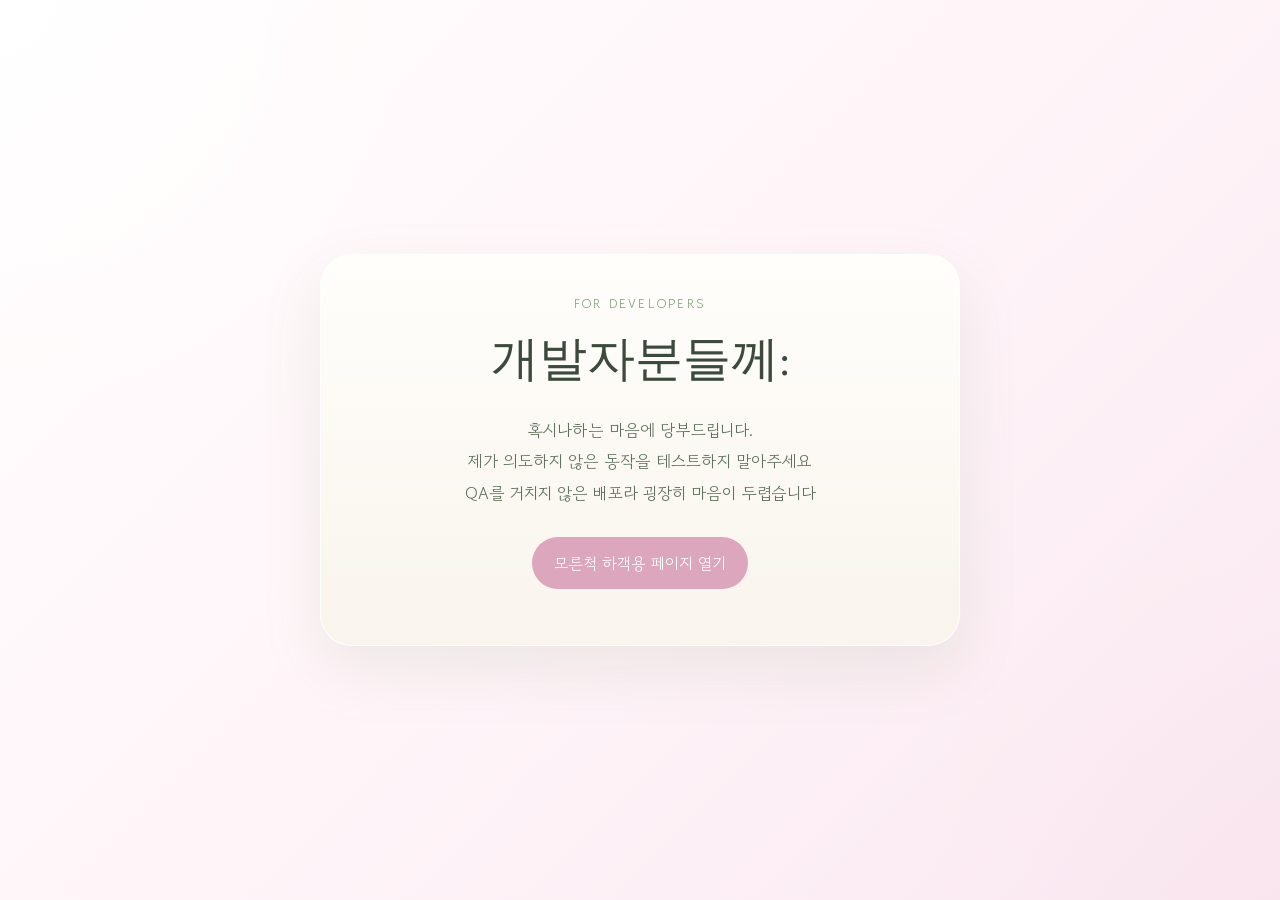
==== commit ec8790ef: "삼성인터넷 라이트모드 고정" ====
--- a/index.html
+++ b/index.html
@@ -3,6 +3,9 @@
   <head>
     <meta charset="UTF-8" />
     <meta name="viewport" content="width=device-width, initial-scale=1.0" />
+    <meta name="color-scheme" content="light" />
+    <meta name="supported-color-schemes" content="light" />
+    <meta name="theme-color" content="#fff7fa" />
     <title>Wedding Message Wall</title>
     <link rel="preconnect" href="https://fonts.googleapis.com" />
     <link rel="preconnect" href="https://fonts.gstatic.com" crossorigin />
@@ -10,7 +13,7 @@
       href="https://fonts.googleapis.com/css2?family=Gowun+Dodum&family=Marcellus&display=swap"
       rel="stylesheet"
     />
-    <link rel="stylesheet" href="./styles.css" />
+    <link rel="stylesheet" href="./styles.css?v=index-light-1" />
     <style>
       .developer-gate {
         min-height: 100vh;
--- a/styles.css
+++ b/styles.css
@@ -1,4 +1,6 @@
 :root {
+  color-scheme: light;
+  color-scheme: only light;
   --bg: #fff7fa;
   --bg-accent: #f8e7ef;
   --surface: rgba(255, 252, 254, 0.95);
@@ -16,6 +18,11 @@
   --radius-sm: 14px;
 }
 
+html {
+  color-scheme: light;
+  background: #fffdfd;
+}
+
 * {
   box-sizing: border-box;
 }
@@ -28,11 +35,14 @@
   margin: 0;
   min-height: 100vh;
   color: var(--text);
+  color-scheme: light;
   font-family: "Gowun Dodum", sans-serif;
+  background-color: #fffdfd;
   background:
     radial-gradient(circle at top left, rgba(255, 255, 255, 0.98), transparent 28%),
     radial-gradient(circle at bottom right, rgba(249, 223, 234, 0.3), transparent 24%),
     linear-gradient(135deg, #fffdfd 0%, #fff5f9 50%, #f9e8f0 100%);
+  background-color: #fffdfd;
 }
 
 body::before,
@@ -69,7 +79,6 @@
 
 .guest-page {
   background:
-    radial-gradient(circle 360px at 50% 22%, rgba(236, 190, 211, 0.34), transparent 72%),
     linear-gradient(180deg, #fffdfd 0%, #fff4f8 52%, #f8e5ee 100%);
   color: var(--text);
 }
@@ -176,6 +185,21 @@
   gap: 28px;
 }
 
+.guest-loading-screen {
+  min-height: calc(100vh - 92px);
+  display: grid;
+  place-items: center;
+}
+
+.guest-loading-label {
+  margin: 0;
+  color: #6e7592;
+  font-family: "Gowun Dodum", sans-serif;
+  font-size: 1rem;
+  letter-spacing: 0.08em;
+  text-transform: uppercase;
+}
+
 .admin-hero {
   margin-bottom: 24px;
 }
@@ -224,16 +248,14 @@
 
 .guest-winner-banner.winner-banner {
   margin-bottom: 0;
-  width: fit-content;
-  max-width: 100%;
+  width: min(100%, 560px);
   margin-inline: auto;
-  padding: 14px 18px;
-  border: 0 !important;
-  background:
-    linear-gradient(180deg, rgba(255, 255, 255, 0.97), rgba(248, 239, 244, 0.97)) !important;
-  box-shadow: var(--shadow) !important;
+  padding: 14px 12px 16px;
+  border: 1px solid rgba(139, 147, 170, 0.18) !important;
+  background: rgba(255, 252, 254, 0.96) !important;
+  box-shadow: none !important;
   color: var(--text);
-  border-radius: 18px;
+  border-radius: 22px;
 }
 
 .guest-winner-banner .winner-badge,
@@ -248,22 +270,81 @@
 }
 
 .guest-winner-banner .winner-badge {
-  margin-bottom: 8px;
+  margin-bottom: 0;
   width: 100%;
   text-align: center;
-  font-size: 1.2rem;
-  font-weight: 700;
+  font-family: "Gowun Dodum", sans-serif;
+  font-size: 1.625rem;
+  font-weight: 800;
   letter-spacing: 0;
   text-transform: none;
   color: var(--primary-strong);
 }
 
-.winner-bubble {
-  width: min(100%, 320px);
-  min-width: min(100%, 320px);
+.message-slot.winner-bubble {
+  width: 100%;
+  min-width: 100%;
+  max-width: 100%;
   height: auto;
-  min-height: 58px;
-  padding-right: 10px;
+  min-height: 92px;
+  padding: 12px 12px 12px 14px;
+}
+
+.winner-box {
+  display: flex;
+  align-items: center;
+  border-radius: 22px;
+  background: #fffefe !important;
+  border: 1px solid rgba(162, 170, 192, 0.2) !important;
+  box-shadow: none !important;
+}
+
+.winner-box-head {
+  display: flex;
+  align-items: center;
+}
+
+.winner-box-body {
+  display: flex;
+  align-items: center;
+  gap: 10px;
+  min-width: 0;
+  width: 100%;
+}
+
+.winner-badge-inline {
+  margin: 0;
+  letter-spacing: 0;
+  text-transform: none;
+  font-size: 1rem;
+  font-weight: 700;
+  color: #5b6788;
+}
+
+.winner-pill-copy {
+  gap: 4px;
+}
+
+.winner-box .winner-pill-author {
+  font-size: 1.5625rem;
+  line-height: 1.28;
+}
+
+.winner-box .winner-pill-text {
+  margin-top: 0;
+  font-size: 1.5625rem;
+  line-height: 1.42;
+  overflow: hidden;
+  display: -webkit-box;
+  -webkit-line-clamp: 4;
+  -webkit-box-orient: vertical;
+}
+
+.winner-box .message-avatar {
+  width: 44px;
+  height: 44px;
+  flex: 0 0 44px;
+  font-size: 1.15rem;
 }
 
 .guest-wall-board {
@@ -575,23 +656,6 @@
   opacity: 1;
 }
 
-.admin-action-button {
-  border-radius: 6px;
-  background: #dfe2e8;
-  color: #53617d;
-  font-weight: 700;
-}
-
-.admin-action-button:hover {
-  background: #cfd5df;
-}
-
-.admin-action-button:disabled {
-  background: #80889b;
-  color: #eef1f7;
-  cursor: not-allowed;
-}
-
 .admin-ghost-button {
   border-radius: 6px;
   background: rgba(244, 246, 251, 0.08);
@@ -651,6 +715,39 @@
   background: var(--red);
 }
 
+.admin-status-head {
+  display: grid;
+  gap: 8px;
+}
+
+.admin-status-title-row {
+  display: flex;
+  align-items: center;
+  gap: 10px;
+  flex-wrap: wrap;
+}
+
+.admin-status-chip {
+  display: inline-flex;
+  align-items: center;
+  justify-content: center;
+  min-width: 0;
+  padding: 5px 10px;
+  border-radius: 999px;
+  font-size: 0.82rem;
+  font-weight: 700;
+  line-height: 1;
+  color: #fffdfd;
+}
+
+.admin-status-chip.is-open {
+  background: var(--green);
+}
+
+.admin-status-chip.is-closed {
+  background: #c96b78;
+}
+
 .message-wall {
   display: grid;
   grid-template-columns: repeat(2, minmax(0, 1fr));
@@ -713,14 +810,20 @@
   font-size: 0.95rem;
 }
 
+.admin-page .field span {
+  color: rgba(241, 244, 250, 0.84);
+}
+
 input,
 textarea,
 button {
+  color-scheme: light;
   font: inherit;
 }
 
 input,
 textarea {
+  background-color: rgba(255, 255, 255, 0.82);
   width: 100%;
   border: 1px solid rgba(139, 147, 170, 0.18);
   border-radius: var(--radius-sm);
@@ -738,6 +841,68 @@
 textarea {
   resize: vertical;
   min-height: 140px;
+}
+
+select {
+  color-scheme: light;
+  width: 100%;
+  border: 1px solid rgba(139, 147, 170, 0.18);
+  border-radius: var(--radius-sm);
+  padding: 14px 16px;
+  background: rgba(255, 255, 255, 0.82);
+  color: var(--text);
+}
+
+select:focus {
+  outline: 2px solid rgba(143, 182, 140, 0.24);
+  border-color: var(--primary);
+}
+
+@media (prefers-color-scheme: dark) {
+  :root,
+  html,
+  body,
+  input,
+  textarea,
+  select,
+  button {
+    color-scheme: light !important;
+  }
+
+  html {
+    background: #fffdfd !important;
+  }
+
+  body {
+    color: var(--text) !important;
+    background:
+      radial-gradient(circle at top left, rgba(255, 255, 255, 0.98), transparent 28%),
+      radial-gradient(circle at bottom right, rgba(249, 223, 234, 0.3), transparent 24%),
+      linear-gradient(135deg, #fffdfd 0%, #fff5f9 50%, #f9e8f0 100%) !important;
+    background-color: #fffdfd !important;
+  }
+
+  body.guest-page {
+    color: var(--text) !important;
+    background: linear-gradient(180deg, #fffdfd 0%, #fff4f8 52%, #f8e5ee 100%) !important;
+    background-color: #fffdfd !important;
+  }
+
+  body.admin-page {
+    color: #f9f9fb !important;
+    background:
+      radial-gradient(circle at top right, rgba(214, 226, 216, 0.1), transparent 22%),
+      linear-gradient(180deg, #53617d 0%, #39435a 100%) !important;
+    background-color: #53617d !important;
+  }
+
+  input,
+  textarea,
+  select {
+    color: var(--text) !important;
+    -webkit-text-fill-color: var(--text);
+    background-color: rgba(255, 255, 255, 0.82) !important;
+  }
 }
 
 .form-meta {
@@ -795,10 +960,104 @@
   gap: 20px;
 }
 
+.admin-control-panel {
+  align-content: start;
+}
+
+.admin-draw-field {
+  gap: 8px;
+}
+
+.admin-draw-row {
+  display: grid;
+  grid-template-columns: minmax(0, 1fr) minmax(0, 4fr);
+  gap: 12px;
+  align-items: end;
+}
+
+.admin-draw-row > * {
+  min-width: 0;
+}
+
+.admin-draw-row .admin-panel-button {
+  width: 100%;
+  min-height: 50px;
+  padding-top: 0;
+  padding-bottom: 0;
+}
+
+.admin-page .admin-draw-field select {
+  background: rgba(244, 246, 251, 0.96);
+  color: #39435a;
+  font-size: 1.1rem;
+  font-weight: 600;
+  text-align: center;
+  text-align-last: center;
+  min-height: 50px;
+}
+
+.admin-panel-button {
+  border: 0;
+  border-radius: 10px;
+  padding: 14px 18px;
+  font: inherit;
+  font-weight: 400;
+  line-height: 1.2;
+  cursor: pointer;
+  transition:
+    transform 160ms ease,
+    background-color 160ms ease,
+    opacity 160ms ease;
+}
+
+.admin-panel-button:hover {
+  transform: translateY(-1px);
+}
+
+.admin-panel-button:disabled {
+  background: #80889b;
+  color: #eef1f7;
+  cursor: not-allowed;
+  transform: none;
+}
+
+.admin-panel-button-primary {
+  background: #dfe2e8;
+  color: #53617d;
+}
+
+.admin-panel-button-primary:hover {
+  background: #cfd5df;
+}
+
+.admin-panel-button-danger {
+  border-radius: 999px;
+  background: rgba(223, 226, 232, 0.82);
+  color: #a94455;
+}
+
+.admin-panel-button-danger:hover {
+  background: rgba(209, 214, 223, 0.92);
+  color: #933748;
+}
+
 .admin-toolbar {
   display: flex;
   flex-wrap: wrap;
   gap: 12px;
+}
+
+.admin-toolbar button {
+  min-height: 50px;
+  display: inline-flex;
+  align-items: center;
+  justify-content: center;
+  padding-top: 0;
+  padding-bottom: 0;
+}
+
+.admin-draw-toolbar {
+  margin-top: -4px;
 }
 
 .auth-panel {
@@ -863,9 +1122,27 @@
   line-height: 1.6;
 }
 
+.admin-draw-copy {
+  display: grid;
+  gap: 4px;
+  padding-top: 8px;
+}
+
+.admin-draw-copy p {
+  margin: 0;
+}
+
+.admin-draw-copy-lead {
+  padding: 4px 0;
+  font-size: 1.2rem;
+  font-weight: 800;
+  color: #f9f9fb;
+  line-height: 1.45;
+}
+
 .admin-stats {
   display: grid;
-  grid-template-columns: repeat(2, minmax(0, 1fr));
+  grid-template-columns: repeat(3, minmax(0, 1fr));
   gap: 14px;
 }
 
@@ -879,6 +1156,24 @@
   display: block;
   margin-top: 8px;
   font-size: 1.45rem;
+}
+
+@media (min-width: 961px) {
+  .admin-control-panel {
+    min-height: 320px;
+    max-height: 320px;
+    gap: 16px;
+    padding-top: 22px;
+    padding-bottom: 22px;
+  }
+
+  .admin-control-panel .section-head {
+    margin-bottom: 10px;
+  }
+
+  .admin-control-panel .inline-status {
+    margin-top: 0;
+  }
 }
 
 .winner-card {
@@ -904,6 +1199,112 @@
   line-height: 1.75;
 }
 
+.admin-reroll-button {
+  justify-self: start;
+  border: 1px solid rgba(169, 68, 85, 0.22);
+  border-radius: 999px;
+  padding: 10px 16px;
+  color: #8f4a5d;
+  background: rgba(255, 246, 249, 0.92);
+  box-shadow: 0 8px 18px rgba(143, 74, 93, 0.12);
+  font: inherit;
+  font-size: 0.95rem;
+  font-weight: 700;
+  line-height: 1.2;
+  cursor: pointer;
+  transition:
+    transform 160ms ease,
+    background-color 160ms ease,
+    border-color 160ms ease,
+    box-shadow 160ms ease;
+}
+
+.admin-reroll-button:hover {
+  border-color: rgba(169, 68, 85, 0.36);
+  color: #733548;
+  background: #fff1f5;
+  box-shadow: 0 10px 22px rgba(143, 74, 93, 0.16);
+  transform: translateY(-1px);
+}
+
+.admin-reroll-button:disabled {
+  border-color: rgba(168, 173, 186, 0.28);
+  color: #a8adba;
+  background: rgba(241, 243, 247, 0.78);
+  box-shadow: none;
+  cursor: not-allowed;
+  transform: none;
+}
+
+.winner-history {
+  display: grid;
+  gap: 14px;
+}
+
+.winner-history-head h3 {
+  margin: 0;
+  color: #f9f9fb;
+  font-size: 1.15rem;
+  font-weight: 700;
+}
+
+.winner-history-list {
+  display: grid;
+  gap: 10px;
+}
+
+.winner-history-item {
+  padding: 16px 18px;
+  border: 1px solid rgba(241, 244, 249, 0.08);
+  border-radius: 16px;
+  background: rgba(244, 246, 251, 0.06);
+}
+
+.winner-history-item.is-empty {
+  color: rgba(240, 243, 250, 0.72);
+}
+
+.winner-history-item strong,
+.winner-history-item p {
+  margin: 0;
+}
+
+.winner-history-item p {
+  margin-top: 8px;
+  color: rgba(240, 243, 250, 0.82);
+  line-height: 1.6;
+}
+
+.winner-history-row {
+  display: flex;
+  align-items: center;
+  gap: 10px;
+}
+
+.winner-history-tier,
+.admin-message-badge {
+  display: inline-flex;
+  align-items: center;
+  padding: 4px 10px;
+  border-radius: 999px;
+  background: rgba(219, 160, 180, 0.16);
+  color: #2f3442;
+  font-size: 0.82rem;
+  font-weight: 700;
+}
+
+.admin-message-head {
+  display: flex;
+  align-items: center;
+  justify-content: space-between;
+  gap: 12px;
+  margin-bottom: 10px;
+}
+
+.admin-message-head strong {
+  margin-bottom: 0;
+}
+
 .admin-message-list {
   display: grid;
   grid-template-columns: repeat(2, minmax(0, 1fr));
@@ -963,6 +1364,17 @@
     width: 100%;
   }
 
+  .admin-toolbar button,
+  .admin-panel-button,
+  .admin-action-button {
+    width: 100%;
+    min-height: 52px;
+  }
+
+  .admin-draw-row {
+    grid-template-columns: 1fr;
+  }
+
   .guest-wall-copy p {
     max-width: none;
   }
@@ -998,6 +1410,43 @@
     height: 30px;
   }
 
+  .guest-winner-banner.winner-banner {
+    width: 100%;
+    padding: 12px 10px 14px;
+  }
+
+  .admin-stats {
+    grid-template-columns: repeat(2, minmax(0, 1fr));
+  }
+
+  .admin-stats .stat-box:first-child {
+    grid-column: 1 / -1;
+  }
+
+  .message-slot.winner-bubble {
+    width: 100%;
+    min-width: 100%;
+    max-width: 100%;
+    min-height: 88px;
+    padding: 10px 10px 10px 12px;
+  }
+
+  .winner-box .message-avatar {
+    width: 40px;
+    height: 40px;
+    flex-basis: 40px;
+    font-size: 1.05rem;
+  }
+
+  .winner-box .winner-pill-author {
+    font-size: 1.3625rem;
+  }
+
+  .winner-box .winner-pill-text {
+    font-size: 1.3625rem;
+    -webkit-line-clamp: 4;
+  }
+
   .guest-form-card {
     padding: 18px 16px;
   }
